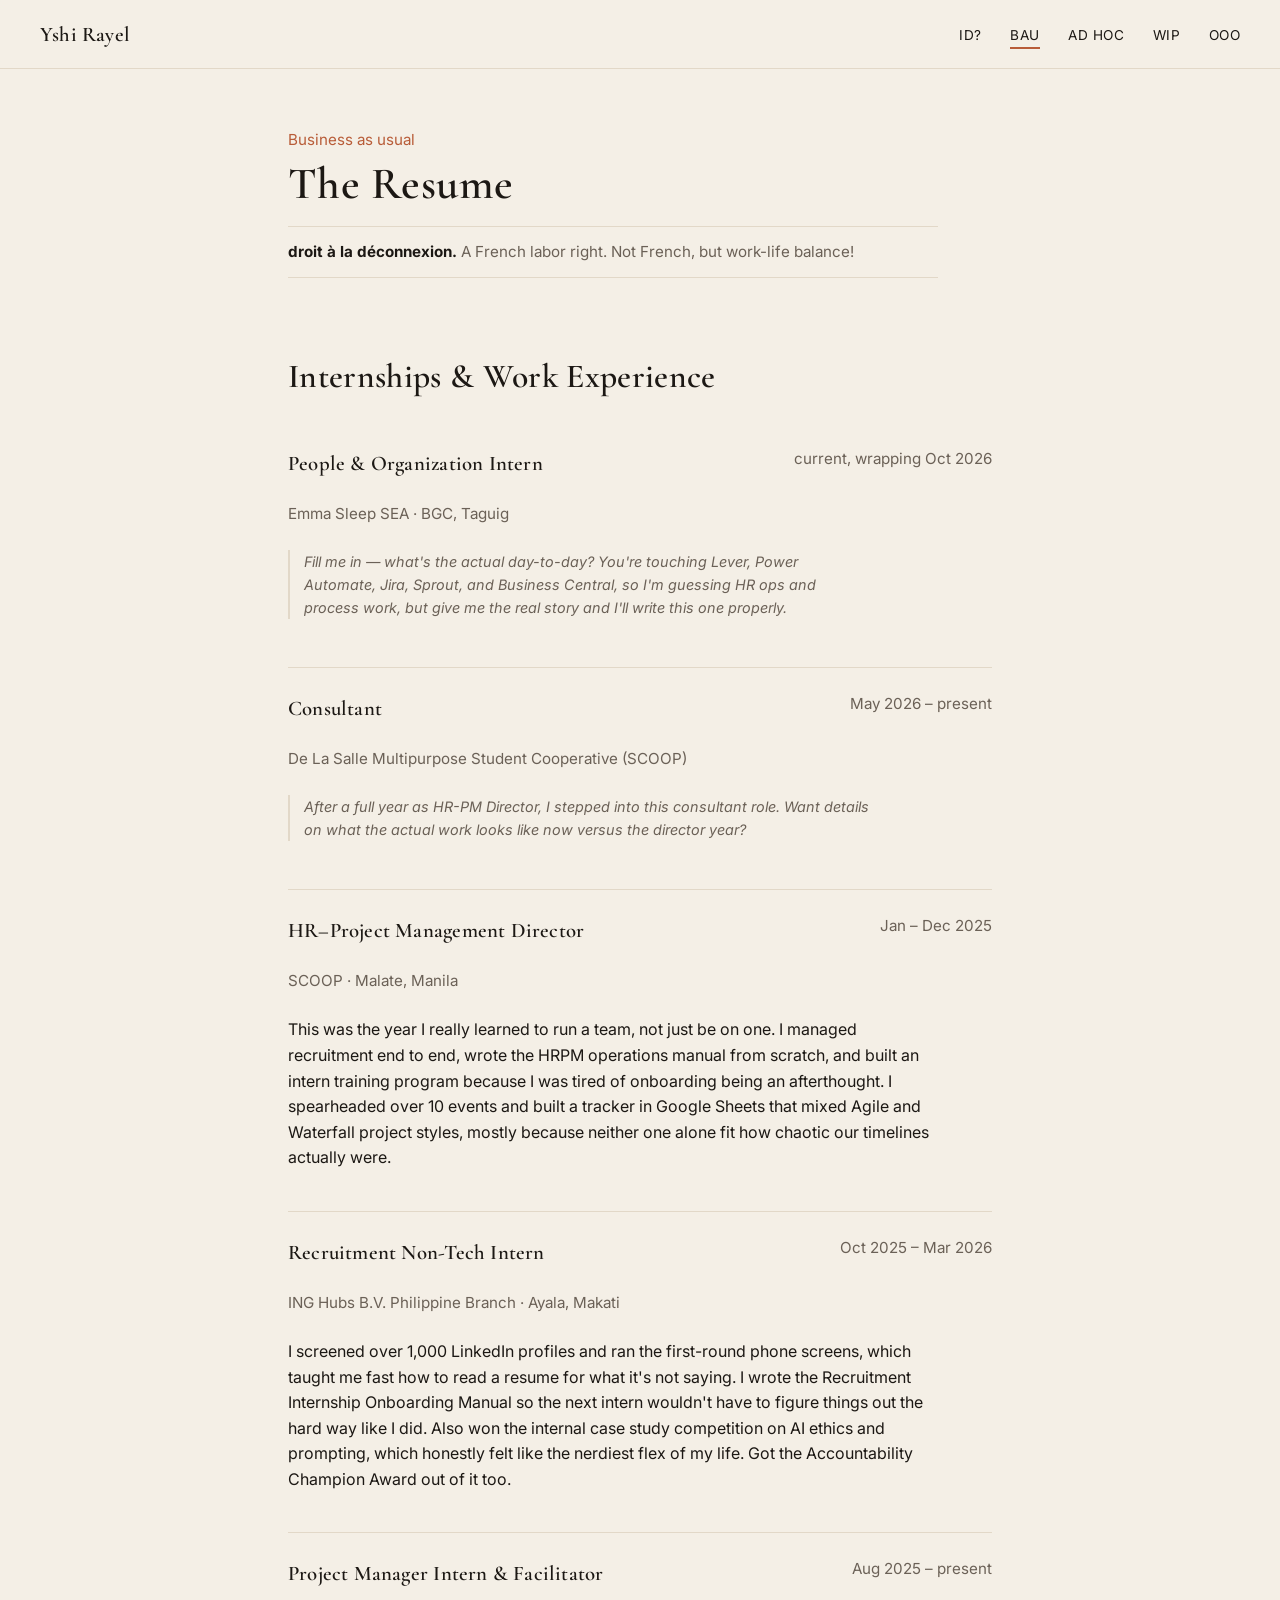
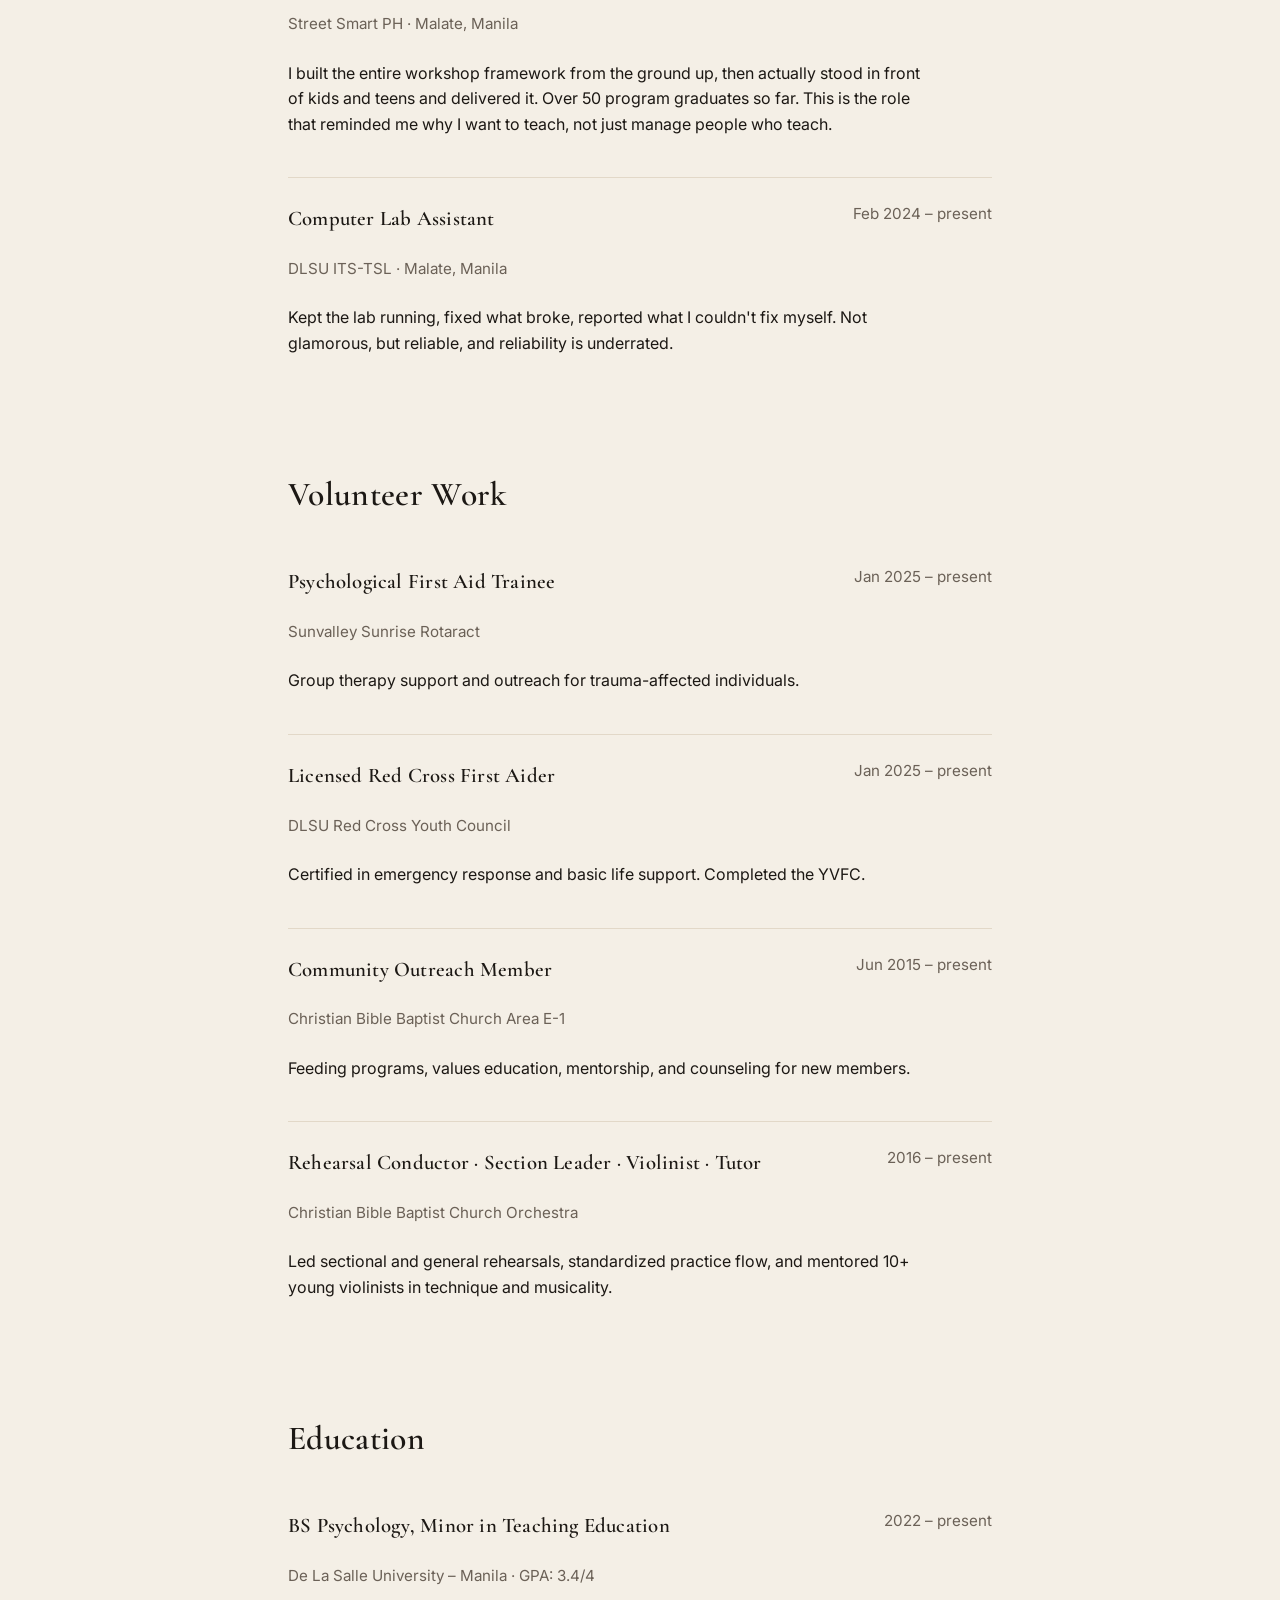
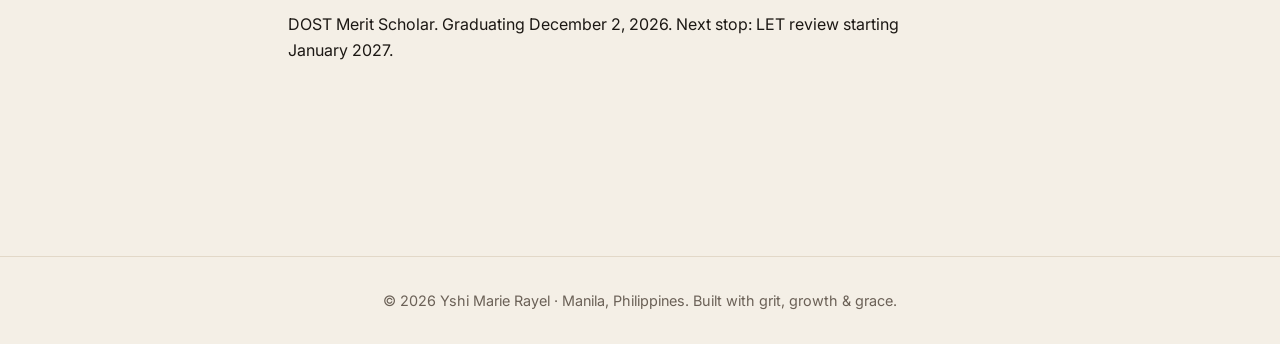
==== bau.html @ a9db9a8b "Rebuild site with new page names and content" ====
<!DOCTYPE html>
<html lang="en">
<head>
<meta charset="UTF-8">
<meta name="viewport" content="width=device-width, initial-scale=1.0">
<title>BAU — Yshi Marie Rayel</title>
<link href="https://fonts.googleapis.com/css2?family=Cormorant+Garamond:wght@500;600;700&family=Inter:wght@400;500;600&display=swap" rel="stylesheet">
<link rel="stylesheet" href="style.css">
</head>
<body>

<nav>
  <a href="index.html" class="logo">Yshi Rayel</a>
  <ul class="nav-links">
    <li><a href="index.html">ID?</a></li>
    <li><a href="bau.html" aria-current="page">BAU</a></li>
    <li><a href="adhoc.html">AD HOC</a></li>
    <li><a href="wip.html">WIP</a></li>
    <li><a href="ooo.html">OOO</a></li>
  </ul>
</nav>

<main>

  <section>
    <p class="eyebrow">Business as usual</p>
    <h1>The Resume</h1>

    <p class="values-line"><strong>droit à la déconnexion.</strong> A French labor right. Not French, but work-life balance!</p>
  </section>

  <section>
    <h2>Internships &amp; Work Experience</h2>

    <div class="entry">
      <div class="entry-header">
        <h3>People &amp; Organization Intern</h3>
        <span class="meta">current, wrapping Oct 2026</span>
      </div>
      <p class="meta">Emma Sleep SEA · BGC, Taguig</p>
      <p class="note">Fill me in — what's the actual day-to-day? You're touching Lever, Power Automate, Jira, Sprout, and Business Central, so I'm guessing HR ops and process work, but give me the real story and I'll write this one properly.</p>
    </div>

    <div class="entry">
      <div class="entry-header">
        <h3>Consultant</h3>
        <span class="meta">May 2026 – present</span>
      </div>
      <p class="meta">De La Salle Multipurpose Student Cooperative (SCOOP)</p>
      <p class="note">After a full year as HR-PM Director, I stepped into this consultant role. Want details on what the actual work looks like now versus the director year?</p>
    </div>

    <div class="entry">
      <div class="entry-header">
        <h3>HR–Project Management Director</h3>
        <span class="meta">Jan – Dec 2025</span>
      </div>
      <p class="meta">SCOOP · Malate, Manila</p>
      <p>This was the year I really learned to run a team, not just be on one. I managed recruitment end to end, wrote the HRPM operations manual from scratch, and built an intern training program because I was tired of onboarding being an afterthought. I spearheaded over 10 events and built a tracker in Google Sheets that mixed Agile and Waterfall project styles, mostly because neither one alone fit how chaotic our timelines actually were.</p>
    </div>

    <div class="entry">
      <div class="entry-header">
        <h3>Recruitment Non-Tech Intern</h3>
        <span class="meta">Oct 2025 – Mar 2026</span>
      </div>
      <p class="meta">ING Hubs B.V. Philippine Branch · Ayala, Makati</p>
      <p>I screened over 1,000 LinkedIn profiles and ran the first-round phone screens, which taught me fast how to read a resume for what it's not saying. I wrote the Recruitment Internship Onboarding Manual so the next intern wouldn't have to figure things out the hard way like I did. Also won the internal case study competition on AI ethics and prompting, which honestly felt like the nerdiest flex of my life. Got the Accountability Champion Award out of it too.</p>
    </div>

    <div class="entry">
      <div class="entry-header">
        <h3>Project Manager Intern &amp; Facilitator</h3>
        <span class="meta">Aug 2025 – present</span>
      </div>
      <p class="meta">Street Smart PH · Malate, Manila</p>
      <p>I built the entire workshop framework from the ground up, then actually stood in front of kids and teens and delivered it. Over 50 program graduates so far. This is the role that reminded me why I want to teach, not just manage people who teach.</p>
    </div>

    <div class="entry">
      <div class="entry-header">
        <h3>Computer Lab Assistant</h3>
        <span class="meta">Feb 2024 – present</span>
      </div>
      <p class="meta">DLSU ITS-TSL · Malate, Manila</p>
      <p>Kept the lab running, fixed what broke, reported what I couldn't fix myself. Not glamorous, but reliable, and reliability is underrated.</p>
    </div>
  </section>

  <section>
    <h2>Volunteer Work</h2>

    <div class="entry">
      <div class="entry-header">
        <h3>Psychological First Aid Trainee</h3>
        <span class="meta">Jan 2025 – present</span>
      </div>
      <p class="meta">Sunvalley Sunrise Rotaract</p>
      <p>Group therapy support and outreach for trauma-affected individuals.</p>
    </div>

    <div class="entry">
      <div class="entry-header">
        <h3>Licensed Red Cross First Aider</h3>
        <span class="meta">Jan 2025 – present</span>
      </div>
      <p class="meta">DLSU Red Cross Youth Council</p>
      <p>Certified in emergency response and basic life support. Completed the YVFC.</p>
    </div>

    <div class="entry">
      <div class="entry-header">
        <h3>Community Outreach Member</h3>
        <span class="meta">Jun 2015 – present</span>
      </div>
      <p class="meta">Christian Bible Baptist Church Area E-1</p>
      <p>Feeding programs, values education, mentorship, and counseling for new members.</p>
    </div>

    <div class="entry">
      <div class="entry-header">
        <h3>Rehearsal Conductor · Section Leader · Violinist · Tutor</h3>
        <span class="meta">2016 – present</span>
      </div>
      <p class="meta">Christian Bible Baptist Church Orchestra</p>
      <p>Led sectional and general rehearsals, standardized practice flow, and mentored 10+ young violinists in technique and musicality.</p>
    </div>
  </section>

  <section>
    <h2>Education</h2>
    <div class="entry">
      <div class="entry-header">
        <h3>BS Psychology, Minor in Teaching Education</h3>
        <span class="meta">2022 – present</span>
      </div>
      <p class="meta">De La Salle University – Manila · GPA: 3.4/4</p>
      <p>DOST Merit Scholar. Graduating December 2, 2026. Next stop: LET review starting January 2027.</p>
    </div>
  </section>

</main>

<footer>
  © 2026 Yshi Marie Rayel · Manila, Philippines. Built with grit, growth &amp; grace.
</footer>

</body>
</html>
---- style.css ----
:root{
  --cream:#f4efe6;
  --ink:#1c1814;
  --rust:#b85c38;
  --paper:#fffdfa;
  --line:#e2d8c8;
  --muted:#6b6157;
  --done:#6b7d4f;
  --parked:#a39a8c;
}

*{margin:0;padding:0;box-sizing:border-box}
html{scroll-behavior:smooth}

body{
  background:var(--cream);
  color:var(--ink);
  font-family:'Inter',system-ui,sans-serif;
  font-size:16px;
  line-height:1.6;
}

h1,h2,h3,.logo{
  font-family:'Cormorant Garamond',serif;
  font-weight:600;
  letter-spacing:.01em;
}

a{color:inherit;text-decoration:none}

/* ---------- Nav ---------- */
nav{
  position:fixed;
  top:0;left:0;right:0;
  padding:1.1rem 2.5rem;
  display:flex;
  justify-content:space-between;
  align-items:center;
  background:rgba(244,239,230,.92);
  backdrop-filter:blur(6px);
  border-bottom:1px solid var(--line);
  z-index:100;
}

.logo{font-size:1.3rem}

.nav-links{display:flex;gap:1.8rem;list-style:none}

.nav-links a{
  font-size:.85rem;
  letter-spacing:.03em;
  padding:.3rem 0;
  border-bottom:2px solid transparent;
  transition:border-color .2s ease;
}

.nav-links a:hover,
.nav-links a[aria-current="page"]{ border-color:var(--rust) }

/* ---------- Layout ---------- */
main{max-width:760px;margin:0 auto;padding:8rem 1.75rem 5rem}
section{margin-bottom:4.5rem}

.eyebrow{color:var(--rust);font-size:.95rem;margin-bottom:.4rem}

h1{font-size:2.8rem;line-height:1.15;margin-bottom:1rem}
h2{font-size:2.1rem;margin-bottom:1.2rem}
h3{font-size:1.3rem;margin-bottom:.3rem}

p{margin-bottom:1rem;max-width:65ch}

.meta{color:var(--muted);font-size:.95rem;margin-bottom:1.5rem}

.cta{
  display:inline-block;
  margin-top:.5rem;
  padding:.7rem 1.4rem;
  background:var(--rust);
  color:var(--paper);
  border-radius:2px;
  font-size:.95rem;
}
.cta.secondary{background:transparent;border:1px solid var(--ink);color:var(--ink)}
.cta-row{display:flex;gap:1rem;flex-wrap:wrap;margin-top:1.5rem}

/* ---------- Tag row (identity tags on ID? page) ---------- */
.tag-row{display:flex;flex-wrap:wrap;gap:.5rem;margin-top:.5rem}
.tag{
  font-size:.85rem;
  padding:.3rem .7rem;
  background:var(--paper);
  border:1px solid var(--line);
  border-radius:20px;
}

/* ---------- Small aside note (placeholders needing her input) ---------- */
.note{
  font-style:italic;
  color:var(--muted);
  font-size:.9rem;
  border-left:2px solid var(--line);
  padding-left:.9rem;
  margin:.8rem 0 1.5rem;
}

/* ---------- Short values line (droit a la deconnexion) ---------- */
.values-line{
  font-size:.95rem;
  color:var(--muted);
  border-top:1px solid var(--line);
  border-bottom:1px solid var(--line);
  padding:.8rem 0;
  margin-bottom:2rem;
}
.values-line strong{color:var(--ink)}

/* ---------- Entries (resume-style roles) ---------- */
.entry{padding:1.5rem 0;border-top:1px solid var(--line)}
.entry:first-of-type{border-top:none}
.entry-header{display:flex;justify-content:space-between;flex-wrap:wrap;gap:.3rem;margin-bottom:.4rem}
.entry ul{margin-left:1.2rem;margin-bottom:.5rem}

/* ---------- Photo blobs ---------- */
.photo-blob{
  background:var(--paper);
  border:1px solid var(--line);
  display:flex;align-items:center;justify-content:center;
  color:var(--muted);font-size:.8rem;text-align:center;padding:1rem;
  object-fit:cover;
  box-shadow:0 6px 16px rgba(28,24,20,.08);
  transition:transform .3s ease;
}
.photo-blob img{width:100%;height:100%;object-fit:cover;border-radius:inherit}

.blob-a{ border-radius:62% 38% 55% 45% / 48% 42% 58% 52%; }
.blob-b{ border-radius:45% 55% 62% 38% / 55% 48% 52% 45%; }
.blob-c{ border-radius:55% 45% 38% 62% / 42% 58% 45% 55%; }

.photo-accent{width:96px;height:96px;float:right;margin:.2rem 0 1rem 1.2rem;transform:rotate(-3deg)}
.photo-accent:hover{transform:rotate(-8deg)}

.photo-scatter{width:200px;aspect-ratio:4/5;margin:.3rem 0 1rem}
.photo-scatter.tilt-left{float:left;margin-right:1.5rem;transform:rotate(-2.5deg)}
.photo-scatter.tilt-left:hover{transform:rotate(-7deg)}
.photo-scatter.tilt-right{float:right;margin-left:1.5rem;transform:rotate(2.5deg)}
.photo-scatter.tilt-right:hover{transform:rotate(7deg)}

h1,h2,h3{clear:both}

@media (prefers-reduced-motion:reduce){
  .photo-blob,.photo-accent,.photo-scatter{transition:none}
}

/* ---------- Bucket list: 2x2 category grid, tap/click to open ---------- */
.bucket-grid{
  display:grid;
  grid-template-columns:1fr 1fr;
  gap:1rem;
  margin-top:1.5rem;
}

.bucket-cat{
  background:var(--paper);
  border:1px solid var(--line);
  border-radius:22px 8px 22px 8px;
  padding:1rem 1.2rem;
}

.bucket-cat summary{
  cursor:pointer;
  font-family:'Cormorant Garamond',serif;
  font-size:1.3rem;
  list-style:none;
}
.bucket-cat summary::-webkit-details-marker{display:none}
.bucket-cat summary::after{
  content:'+';
  float:right;
  color:var(--rust);
}
.bucket-cat[open] summary::after{content:'\2013'}

.bucket-chips{
  display:flex;flex-wrap:wrap;gap:.5rem;
  margin-top:.9rem;
}

.chip{
  font-size:.85rem;
  padding:.4rem .8rem;
  background:var(--cream);
  border:1px solid var(--line);
  border-radius:16px 6px 16px 6px;
}

.chip.egg a{color:var(--rust);margin-left:.3rem}

@media (max-width:640px){
  .bucket-grid{grid-template-columns:1fr}
}

/* ---------- Certs / status tags ---------- */
.status{
  display:inline-block;
  font-size:.75rem;
  padding:.15rem .6rem;
  border-radius:12px;
  margin-left:.5rem;
  vertical-align:middle;
}
.status.done{background:var(--done);color:var(--paper)}
.status.progress{border:1px solid var(--rust);color:var(--rust)}
.status.parked{border:1px solid var(--parked);color:var(--parked)}

/* ---------- Receipts placeholder links ---------- */
.placeholder-link{
  color:var(--muted);
  font-style:italic;
  border-bottom:1px dashed var(--line);
}

/* ---------- Footer ---------- */
footer{
  border-top:1px solid var(--line);
  padding:2rem 2.5rem;
  text-align:center;
  color:var(--muted);
  font-size:.9rem;
}

/* ---------- Responsive ---------- */
@media (max-width:640px){
  nav{padding:1rem 1.25rem}
  .nav-links{gap:1rem}
  .nav-links a{font-size:.78rem}
  main{padding:7rem 1.25rem 3rem}
  h1{font-size:2.1rem}
  h2{font-size:1.6rem}
}
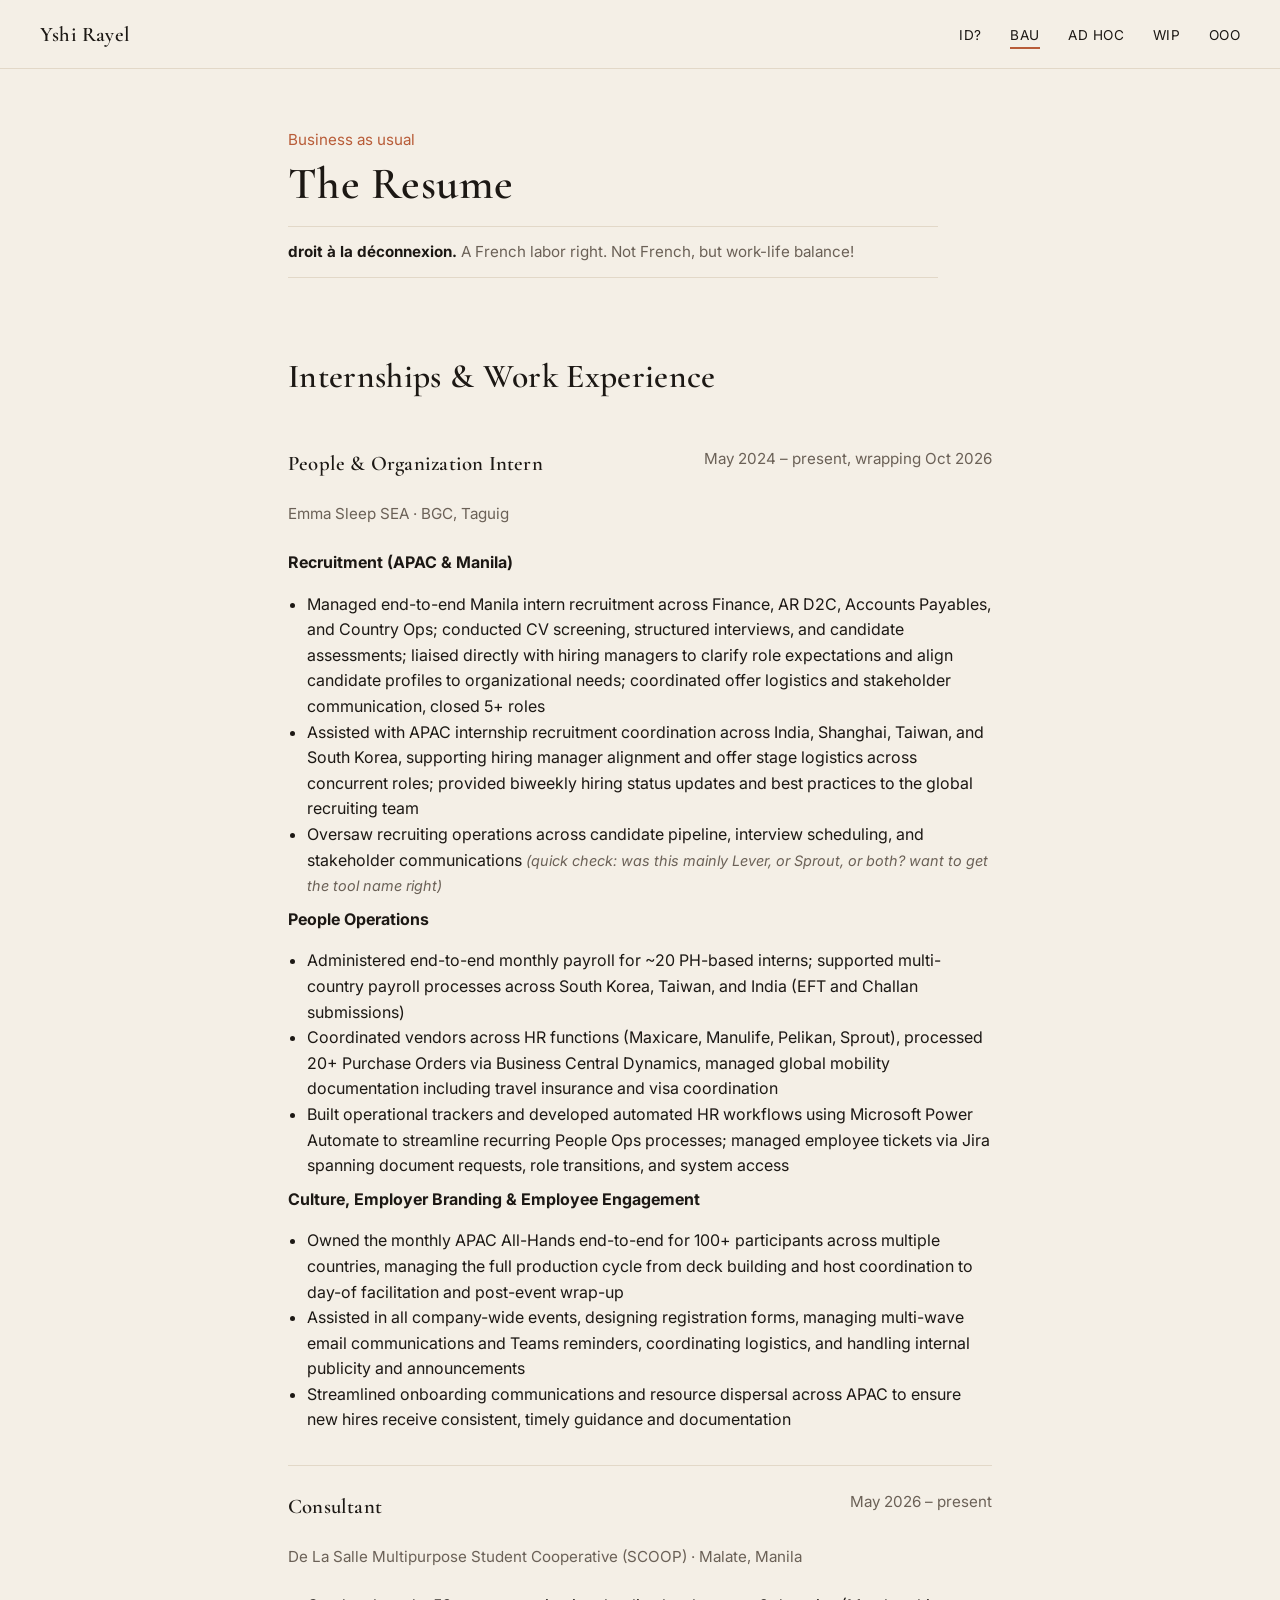
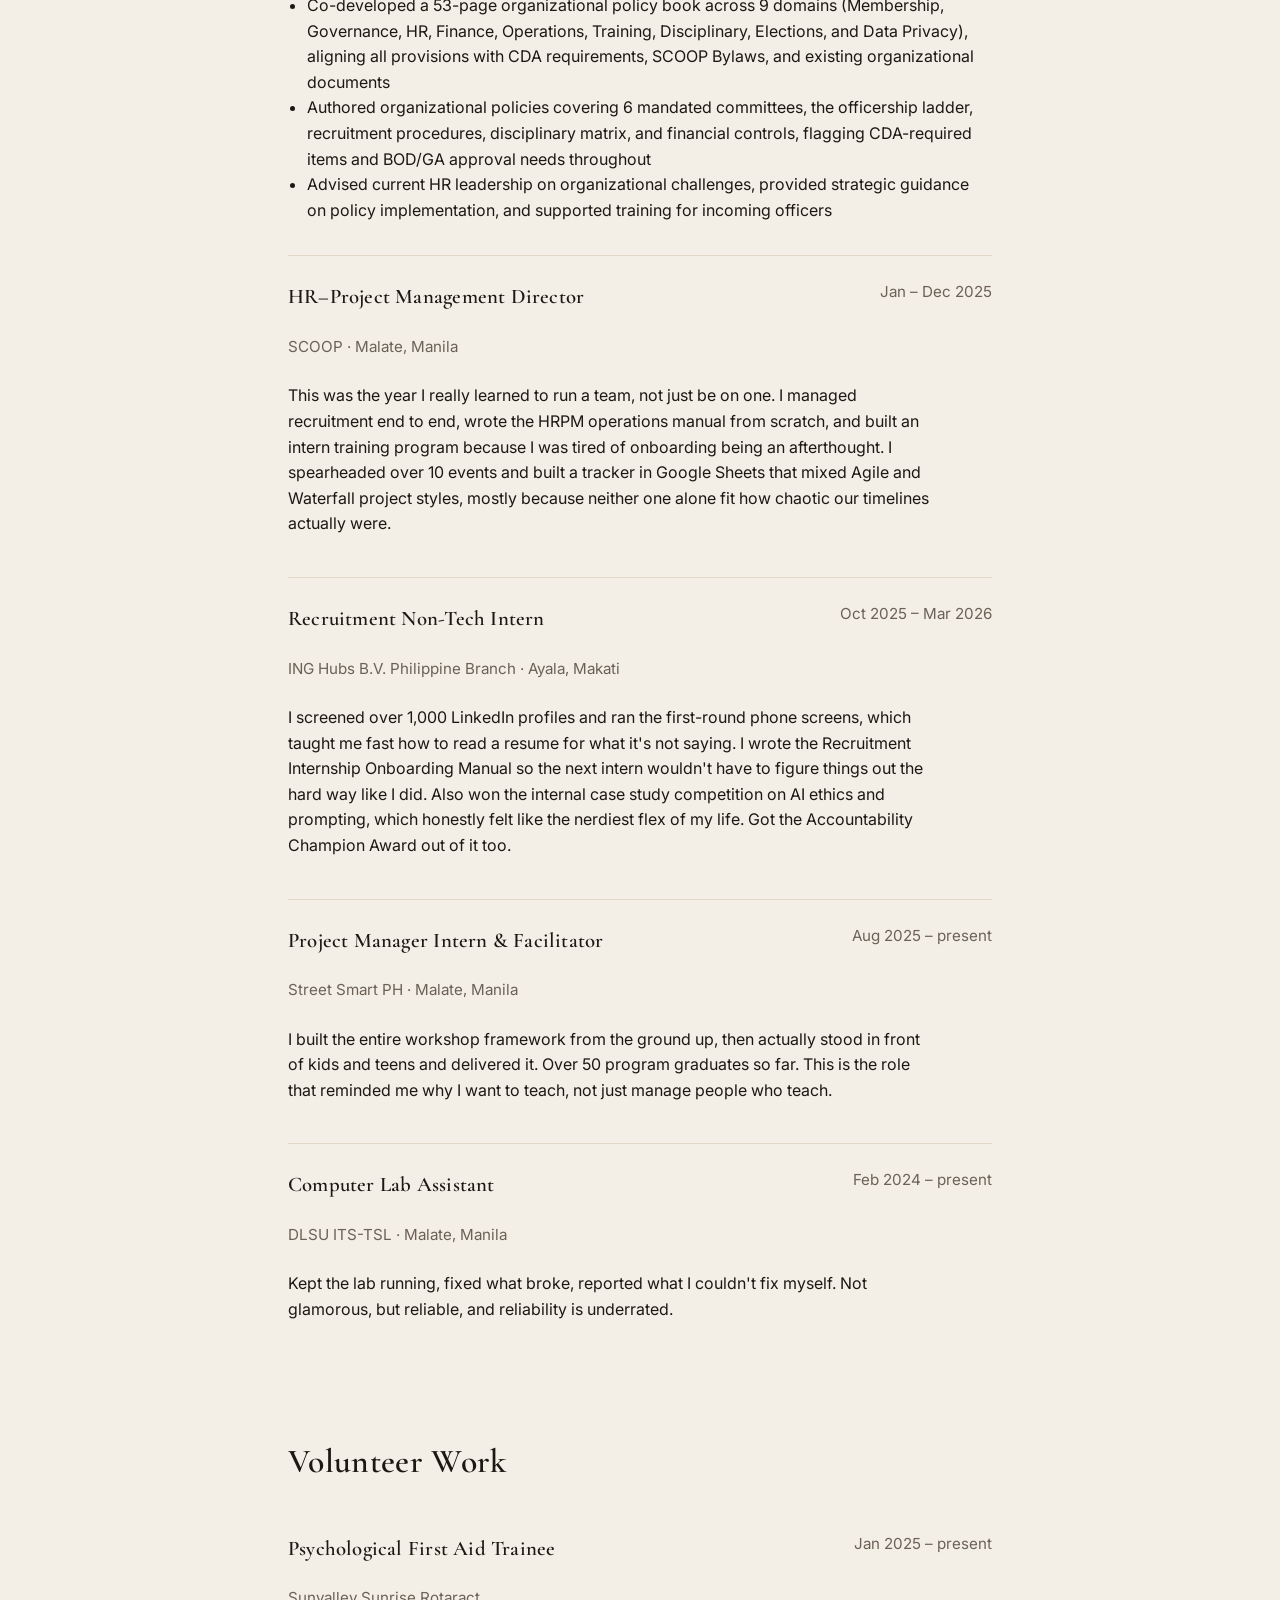
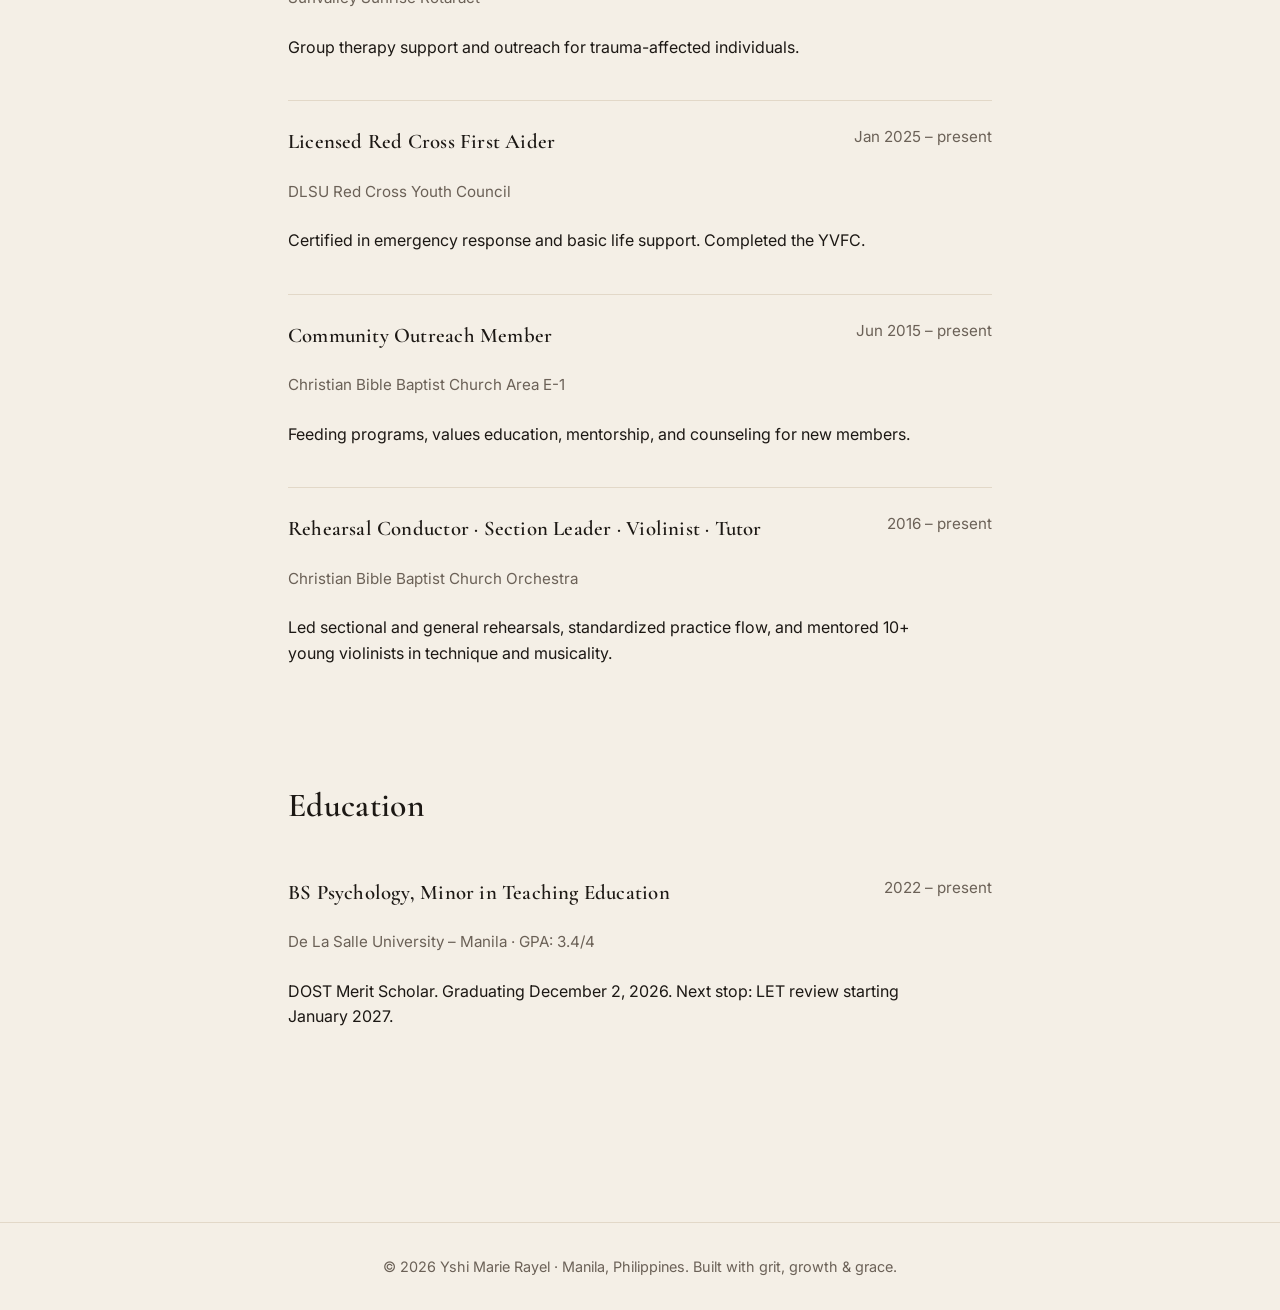
==== commit 097d050d: "update Bau" ====
--- a/bau.html
+++ b/bau.html
@@ -35,10 +35,30 @@
     <div class="entry">
       <div class="entry-header">
         <h3>People &amp; Organization Intern</h3>
-        <span class="meta">current, wrapping Oct 2026</span>
+        <span class="meta">May 2024 – present, wrapping Oct 2026</span>
       </div>
       <p class="meta">Emma Sleep SEA · BGC, Taguig</p>
-      <p class="note">Fill me in — what's the actual day-to-day? You're touching Lever, Power Automate, Jira, Sprout, and Business Central, so I'm guessing HR ops and process work, but give me the real story and I'll write this one properly.</p>
+
+      <p><strong>Recruitment (APAC &amp; Manila)</strong></p>
+      <ul>
+        <li>Managed end-to-end Manila intern recruitment across Finance, AR D2C, Accounts Payables, and Country Ops; conducted CV screening, structured interviews, and candidate assessments; liaised directly with hiring managers to clarify role expectations and align candidate profiles to organizational needs; coordinated offer logistics and stakeholder communication, closed 5+ roles</li>
+        <li>Assisted with APAC internship recruitment coordination across India, Shanghai, Taiwan, and South Korea, supporting hiring manager alignment and offer stage logistics across concurrent roles; provided biweekly hiring status updates and best practices to the global recruiting team</li>
+        <li>Oversaw recruiting operations across candidate pipeline, interview scheduling, and stakeholder communications <span class="note" style="display:inline;border:none;padding:0;margin:0">(quick check: was this mainly Lever, or Sprout, or both? want to get the tool name right)</span></li>
+      </ul>
+
+      <p><strong>People Operations</strong></p>
+      <ul>
+        <li>Administered end-to-end monthly payroll for ~20 PH-based interns; supported multi-country payroll processes across South Korea, Taiwan, and India (EFT and Challan submissions)</li>
+        <li>Coordinated vendors across HR functions (Maxicare, Manulife, Pelikan, Sprout), processed 20+ Purchase Orders via Business Central Dynamics, managed global mobility documentation including travel insurance and visa coordination</li>
+        <li>Built operational trackers and developed automated HR workflows using Microsoft Power Automate to streamline recurring People Ops processes; managed employee tickets via Jira spanning document requests, role transitions, and system access</li>
+      </ul>
+
+      <p><strong>Culture, Employer Branding &amp; Employee Engagement</strong></p>
+      <ul>
+        <li>Owned the monthly APAC All-Hands end-to-end for 100+ participants across multiple countries, managing the full production cycle from deck building and host coordination to day-of facilitation and post-event wrap-up</li>
+        <li>Assisted in all company-wide events, designing registration forms, managing multi-wave email communications and Teams reminders, coordinating logistics, and handling internal publicity and announcements</li>
+        <li>Streamlined onboarding communications and resource dispersal across APAC to ensure new hires receive consistent, timely guidance and documentation</li>
+      </ul>
     </div>
 
     <div class="entry">
@@ -46,8 +66,12 @@
         <h3>Consultant</h3>
         <span class="meta">May 2026 – present</span>
       </div>
-      <p class="meta">De La Salle Multipurpose Student Cooperative (SCOOP)</p>
-      <p class="note">After a full year as HR-PM Director, I stepped into this consultant role. Want details on what the actual work looks like now versus the director year?</p>
+      <p class="meta">De La Salle Multipurpose Student Cooperative (SCOOP) · Malate, Manila</p>
+      <ul>
+        <li>Co-developed a 53-page organizational policy book across 9 domains (Membership, Governance, HR, Finance, Operations, Training, Disciplinary, Elections, and Data Privacy), aligning all provisions with CDA requirements, SCOOP Bylaws, and existing organizational documents</li>
+        <li>Authored organizational policies covering 6 mandated committees, the officership ladder, recruitment procedures, disciplinary matrix, and financial controls, flagging CDA-required items and BOD/GA approval needs throughout</li>
+        <li>Advised current HR leadership on organizational challenges, provided strategic guidance on policy implementation, and supported training for incoming officers</li>
+      </ul>
     </div>
 
     <div class="entry">
@@ -146,4 +170,4 @@
 </footer>
 
 </body>
-</html>
+</html>
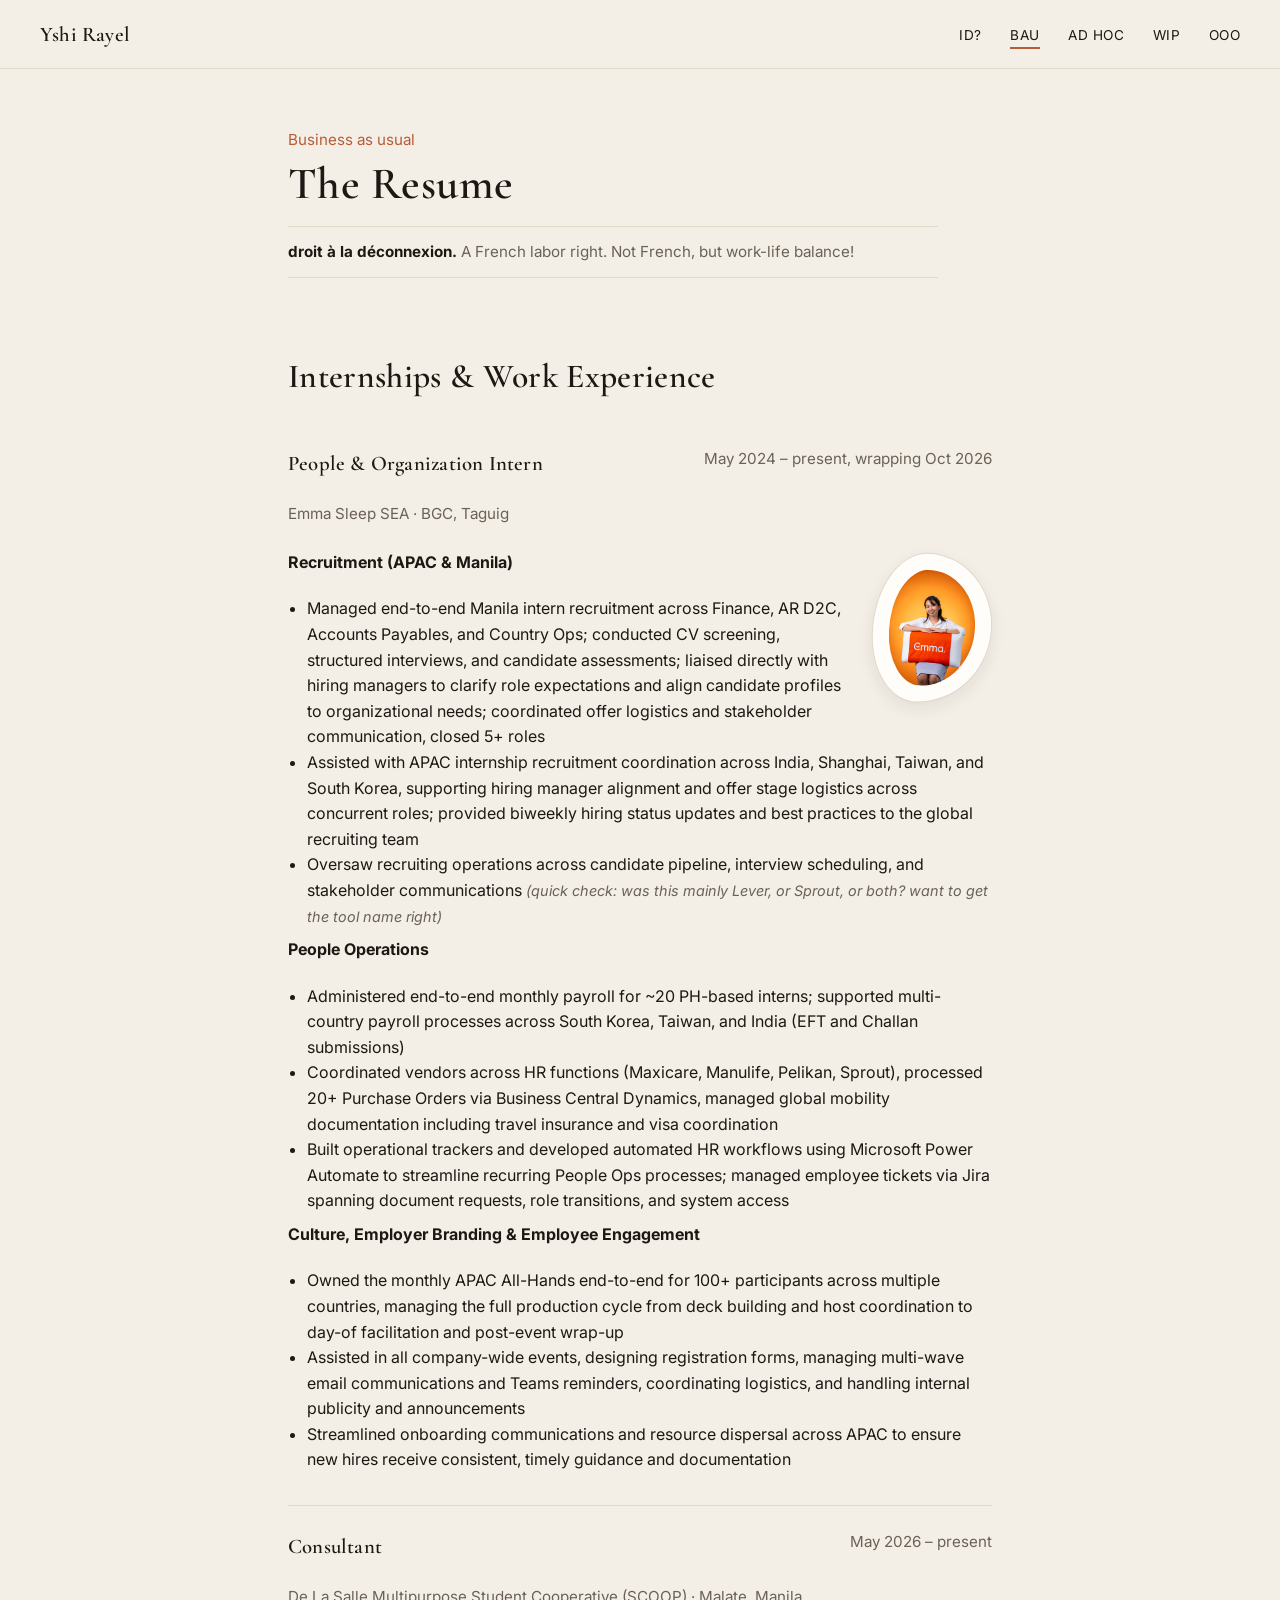
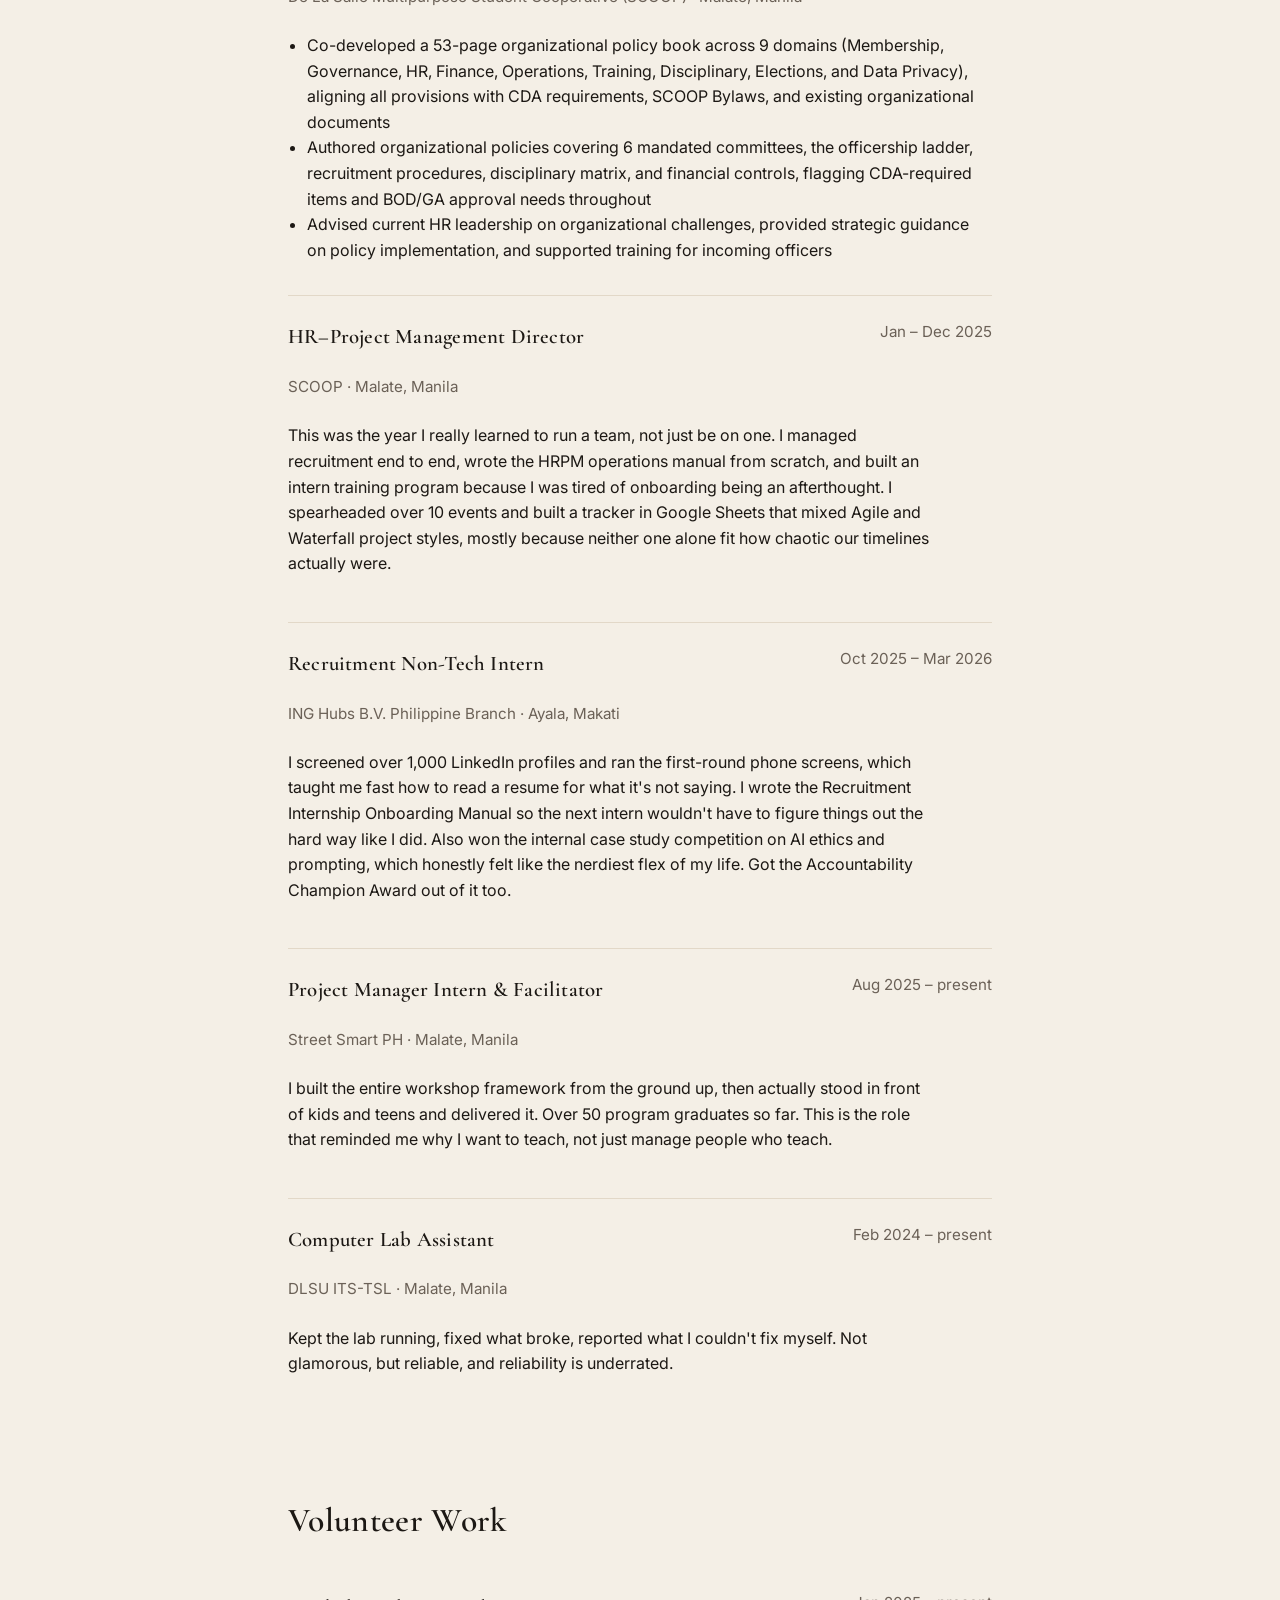
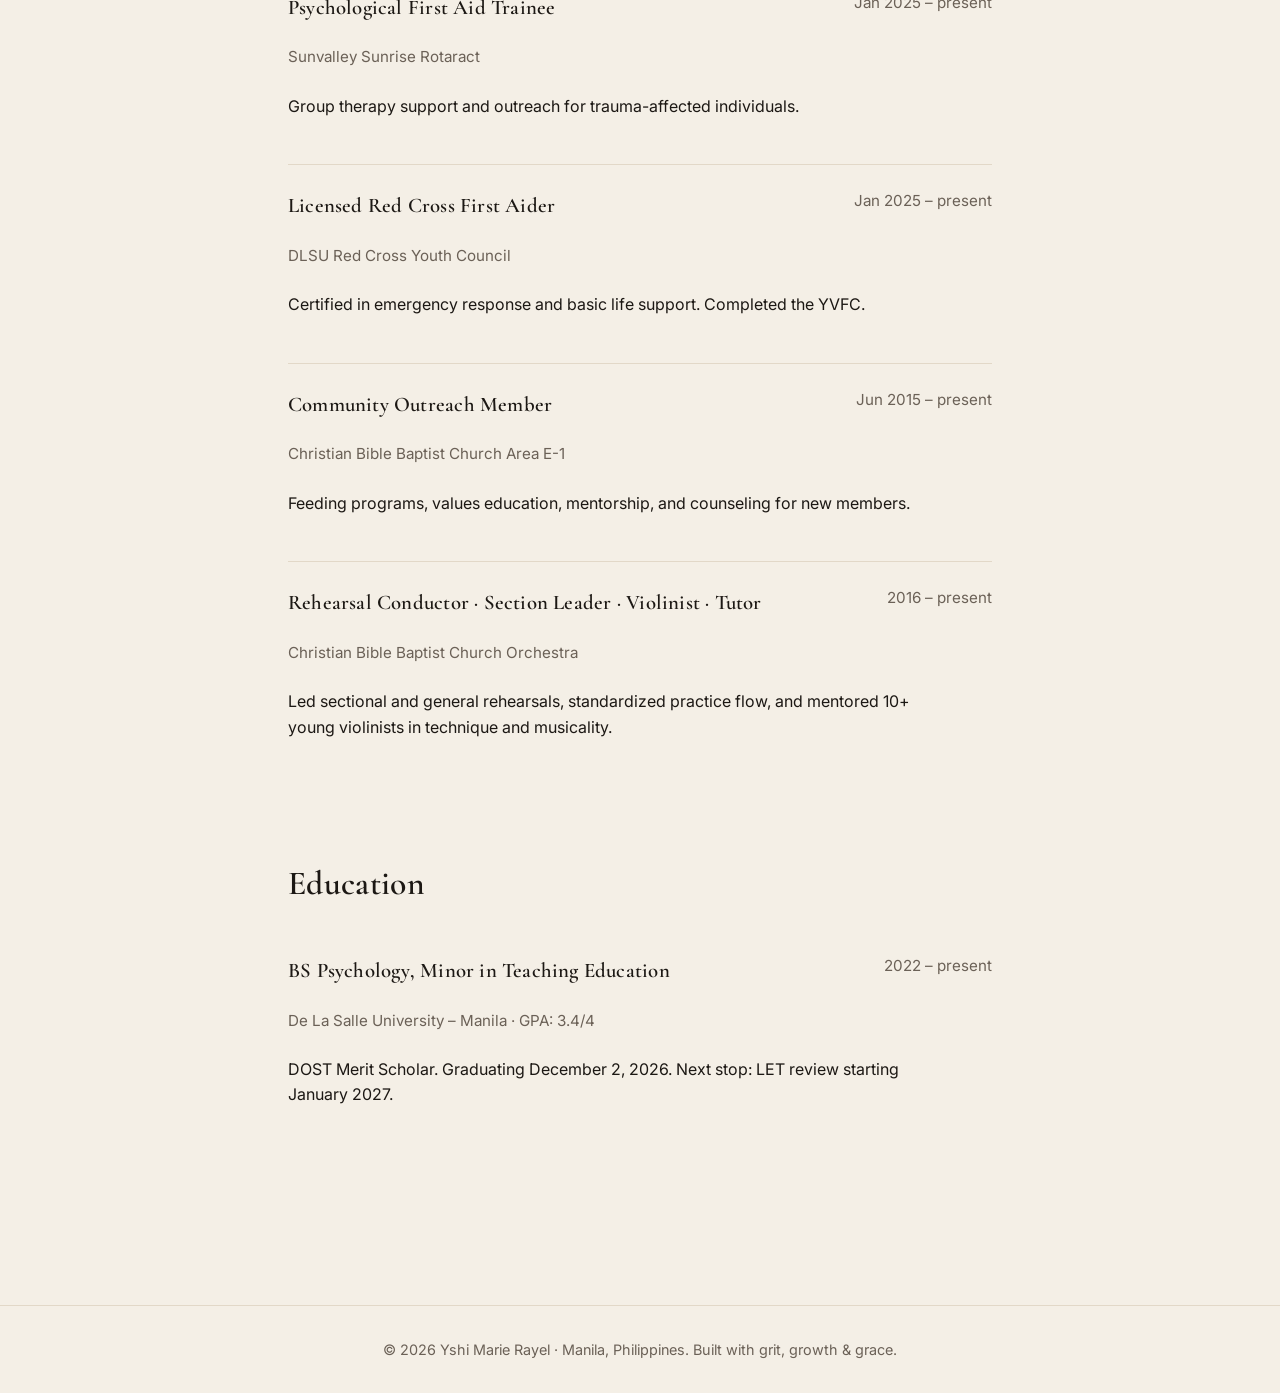
==== commit f4723327: "commit all" ====
--- a/bau.html
+++ b/bau.html
@@ -38,6 +38,10 @@
         <span class="meta">May 2024 – present, wrapping Oct 2026</span>
       </div>
       <p class="meta">Emma Sleep SEA · BGC, Taguig</p>
+
+      <div class="photo-blob blob-b photo-mini">
+        <img src="images/emma_pillow.jpg" alt="At Emma Sleep">
+      </div>
 
       <p><strong>Recruitment (APAC &amp; Manila)</strong></p>
       <ul>
--- a/style.css
+++ b/style.css
@@ -136,16 +136,34 @@
 .blob-b{ border-radius:45% 55% 62% 38% / 55% 48% 52% 45%; }
 .blob-c{ border-radius:55% 45% 38% 62% / 42% 58% 45% 55%; }
 
-.photo-accent{width:96px;height:96px;float:right;margin:.2rem 0 1rem 1.2rem;transform:rotate(-3deg)}
+.photo-accent{
+  width:200px;
+  aspect-ratio:4/5;
+  float:right;
+  margin:.3rem 0 1.5rem 1.5rem;
+  transform:rotate(-3deg);
+}
 .photo-accent:hover{transform:rotate(-8deg)}
 
-.photo-scatter{width:200px;aspect-ratio:4/5;margin:.3rem 0 1rem}
+.photo-scatter{width:200px;aspect-ratio:4/5;margin:.3rem 0 1.5rem}
 .photo-scatter.tilt-left{float:left;margin-right:1.5rem;transform:rotate(-2.5deg)}
 .photo-scatter.tilt-left:hover{transform:rotate(-7deg)}
 .photo-scatter.tilt-right{float:right;margin-left:1.5rem;transform:rotate(2.5deg)}
 .photo-scatter.tilt-right:hover{transform:rotate(7deg)}
 
+/* smaller variant for resume-style pages where text should stay dominant */
+.photo-mini{
+  width:120px;
+  aspect-ratio:4/5;
+  float:right;
+  margin:.2rem 0 1rem 1.2rem;
+  transform:rotate(2deg);
+}
+.photo-mini:hover{transform:rotate(6deg)}
+
 h1,h2,h3{clear:both}
+
+p{margin-bottom:1.3rem}
 
 @media (prefers-reduced-motion:reduce){
   .photo-blob,.photo-accent,.photo-scatter{transition:none}
@@ -236,4 +254,4 @@
   main{padding:7rem 1.25rem 3rem}
   h1{font-size:2.1rem}
   h2{font-size:1.6rem}
-}
+}
